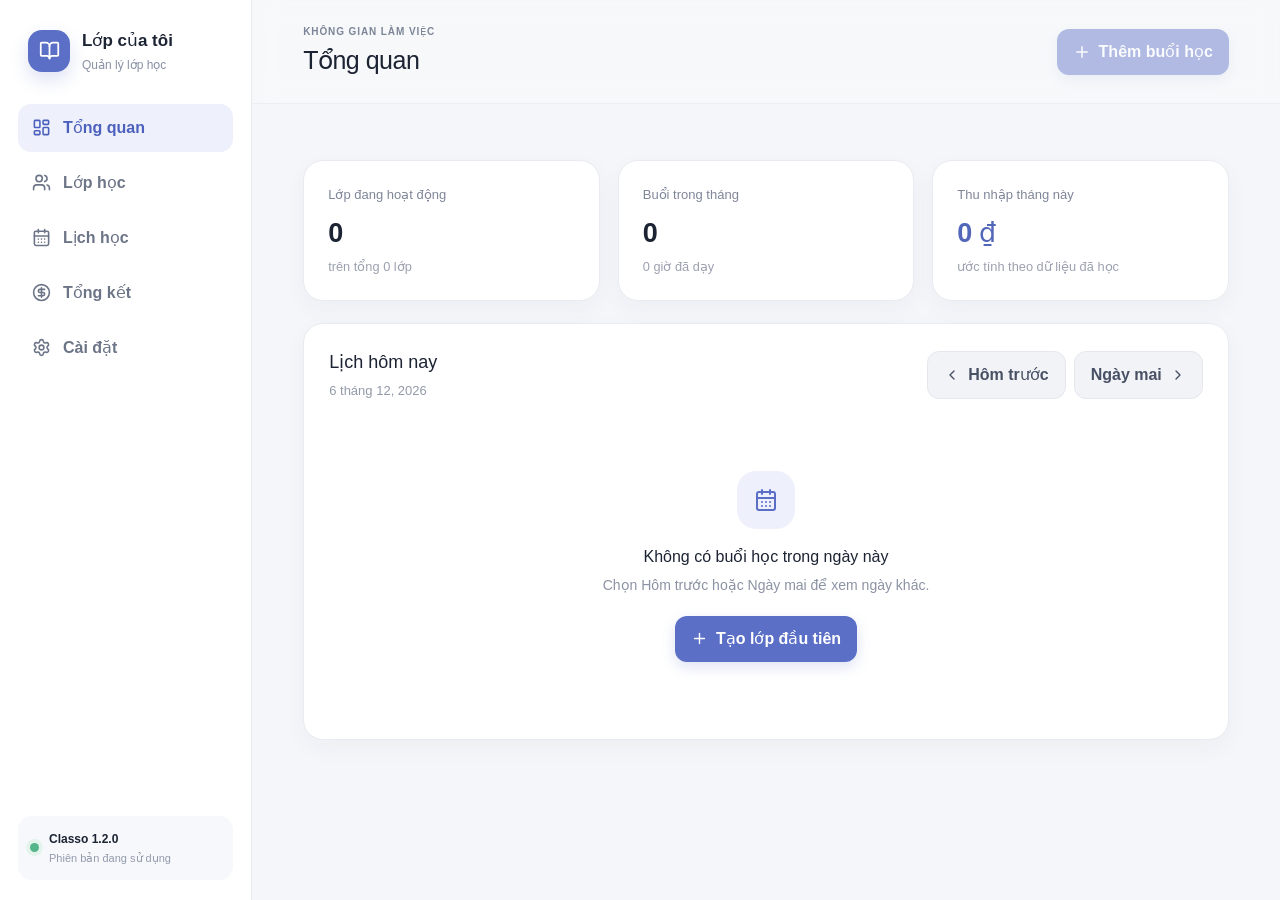
==== index.html @ 1e2378a4 "deploy: stabilize cosmic and sketch themes" ====
<!doctype html>
<html lang="vi">
  <head>
    <meta charset="UTF-8" />
    <meta
      name="viewport"
      content="width=device-width, initial-scale=1.0, viewport-fit=cover"
    />
    <meta name="theme-color" content="#5b6fc7" />
    <meta name="apple-mobile-web-app-capable" content="yes" />
    <meta name="apple-mobile-web-app-status-bar-style" content="default" />
    <meta name="apple-mobile-web-app-title" content="Classo" />
    <link rel="apple-touch-icon" href="/apple-touch-icon.png" />
    <link rel="icon" type="image/png" sizes="32x32" href="/favicon-32.png" />
    <title>Classo – Quản lý lớp học</title>
    <script type="module" crossorigin src="/assets/index-yrqHnFsc.js"></script>
    <link rel="stylesheet" crossorigin href="/assets/index-r2grHAEi.css">
  <link rel="manifest" href="/manifest.webmanifest"></head>
  <body>
    <div id="root"></div>
  </body>
</html>
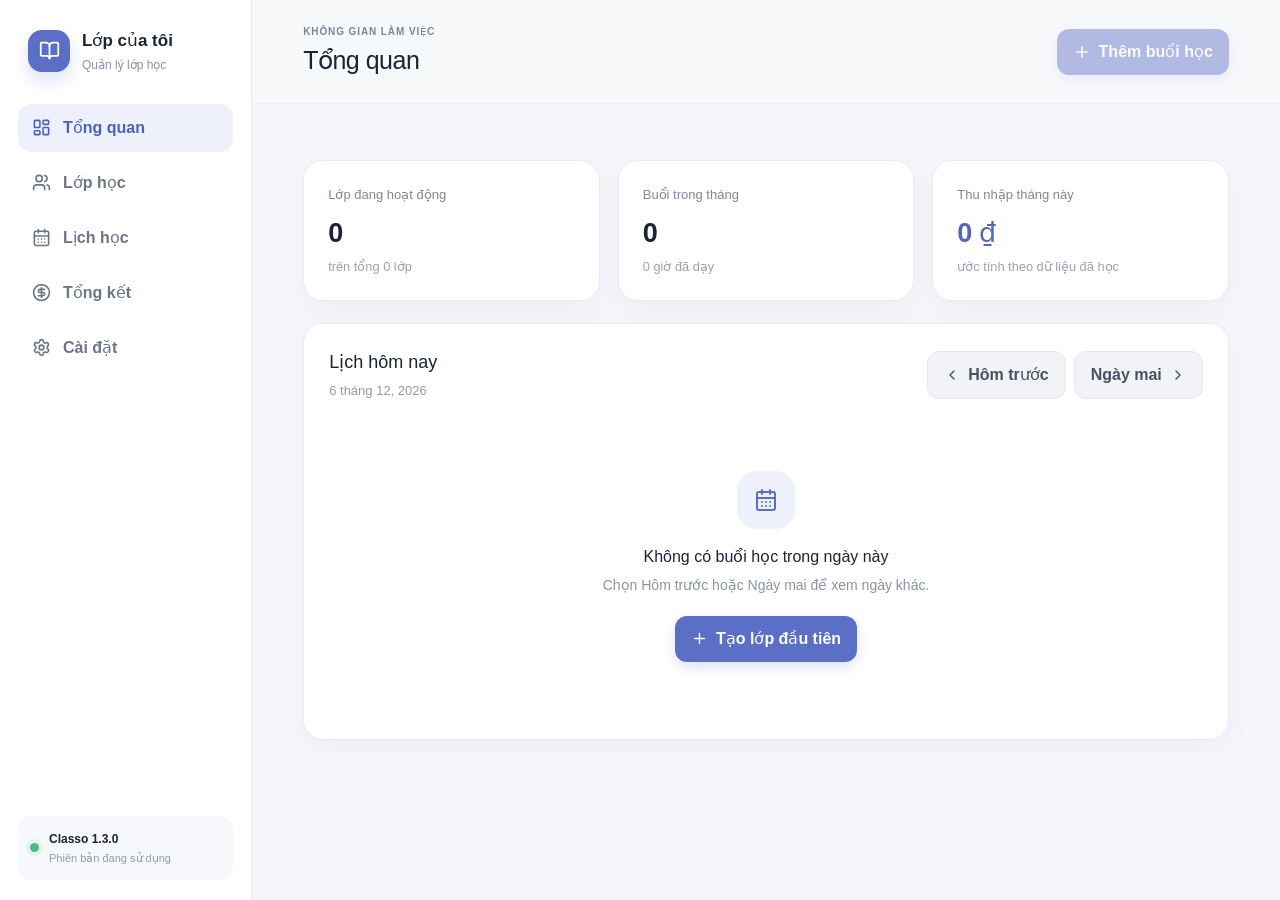
==== commit bb66a5e5: "deploy: release Classo 1.3" ====
--- a/index.html
+++ b/index.html
@@ -13,7 +13,7 @@
     <link rel="apple-touch-icon" href="/apple-touch-icon.png" />
     <link rel="icon" type="image/png" sizes="32x32" href="/favicon-32.png" />
     <title>Classo – Quản lý lớp học</title>
-    <script type="module" crossorigin src="/assets/index-yrqHnFsc.js"></script>
+    <script type="module" crossorigin src="/assets/index-hMarKnv0.js"></script>
     <link rel="stylesheet" crossorigin href="/assets/index-r2grHAEi.css">
   <link rel="manifest" href="/manifest.webmanifest"></head>
   <body>
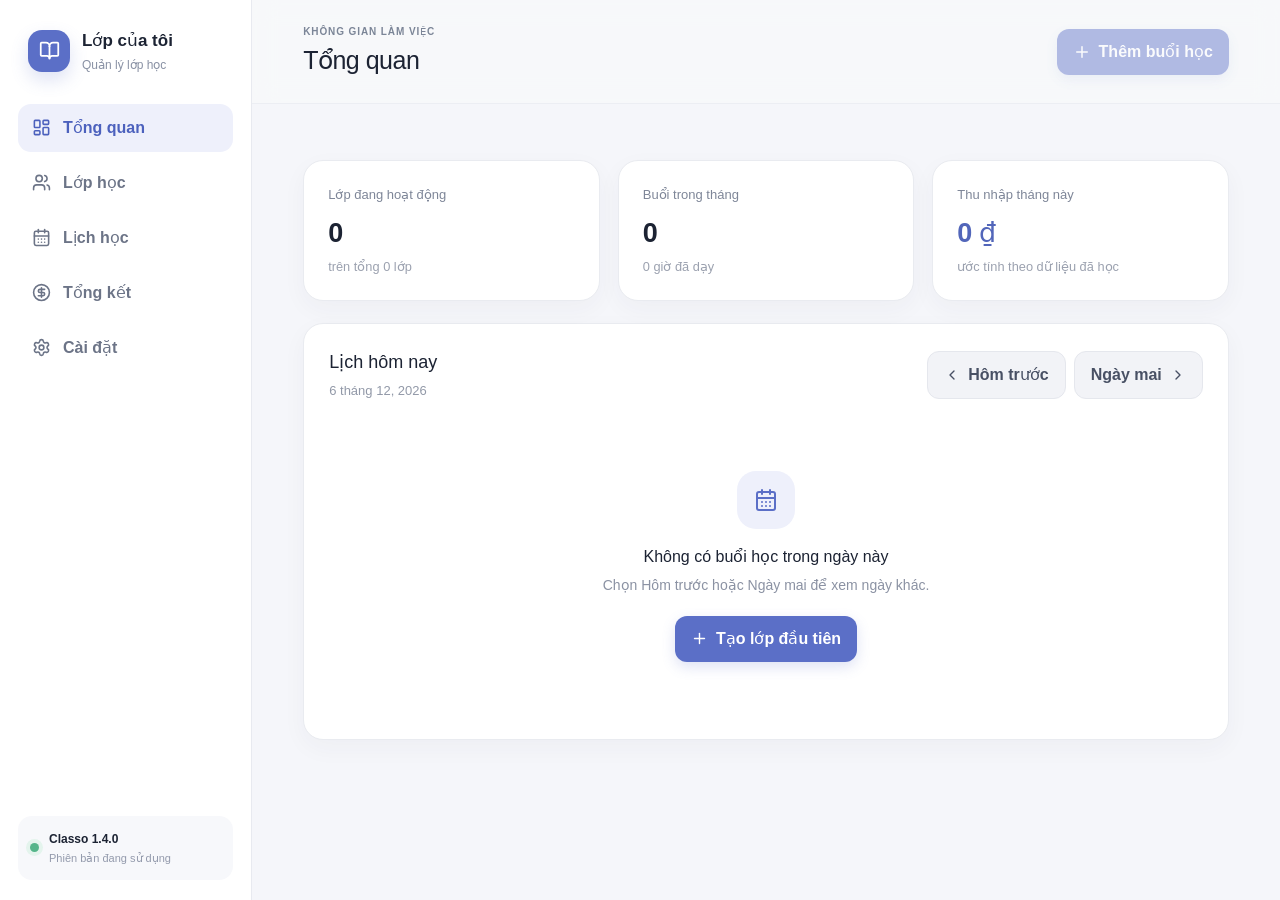
==== commit 010a7fcc: "deploy: Classo 1.4.0" ====
--- a/index.html
+++ b/index.html
@@ -13,8 +13,8 @@
     <link rel="apple-touch-icon" href="/apple-touch-icon.png" />
     <link rel="icon" type="image/png" sizes="32x32" href="/favicon-32.png" />
     <title>Classo – Quản lý lớp học</title>
-    <script type="module" crossorigin src="/assets/index-hMarKnv0.js"></script>
-    <link rel="stylesheet" crossorigin href="/assets/index-r2grHAEi.css">
+    <script type="module" crossorigin src="/assets/index-DPUXli1k.js"></script>
+    <link rel="stylesheet" crossorigin href="/assets/index-DqXyuDgH.css">
   <link rel="manifest" href="/manifest.webmanifest"></head>
   <body>
     <div id="root"></div>
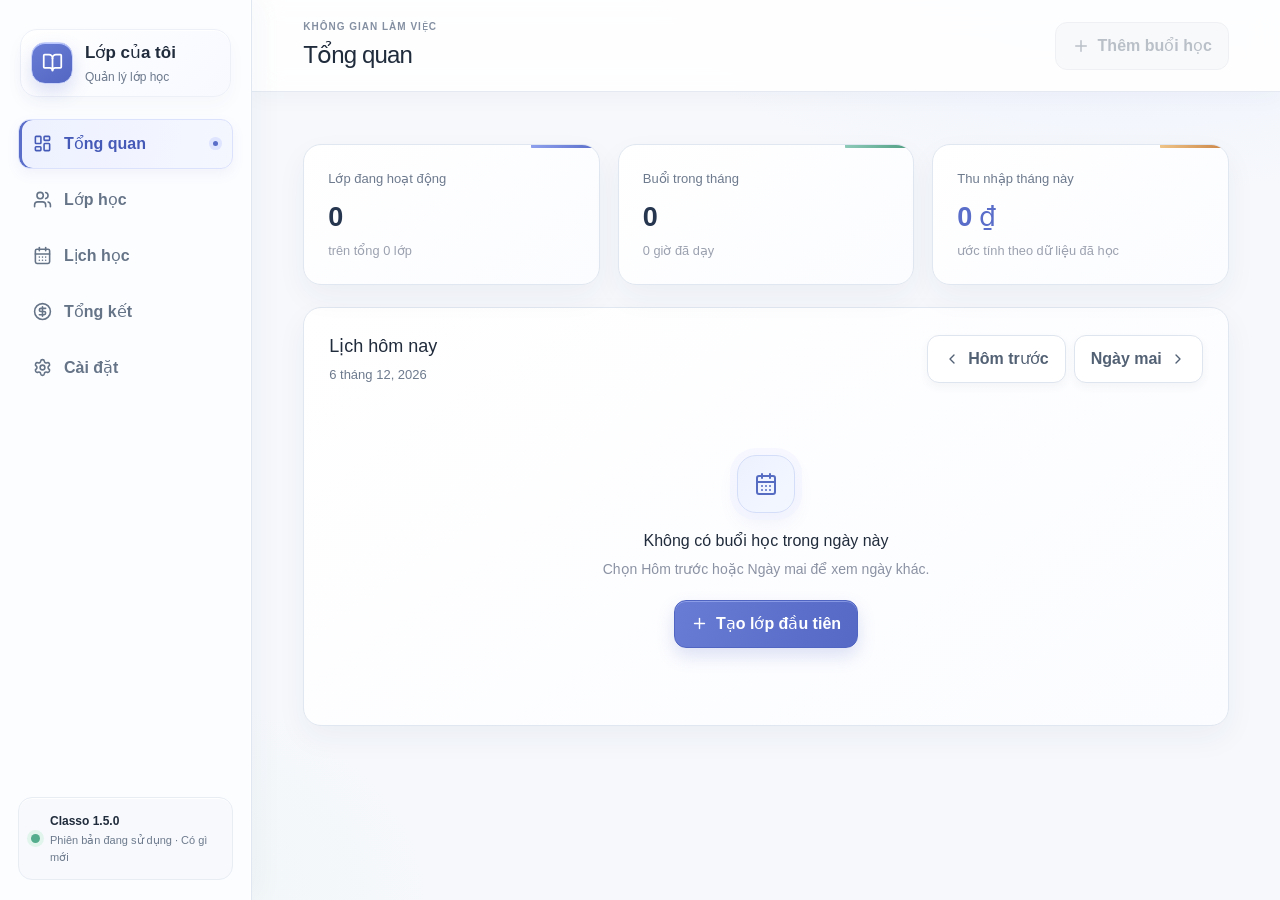
==== commit 9213a7d4: "deploy: Classo 1.5.0" ====
--- a/index.html
+++ b/index.html
@@ -13,8 +13,8 @@
     <link rel="apple-touch-icon" href="/apple-touch-icon.png" />
     <link rel="icon" type="image/png" sizes="32x32" href="/favicon-32.png" />
     <title>Classo – Quản lý lớp học</title>
-    <script type="module" crossorigin src="/assets/index-DPUXli1k.js"></script>
-    <link rel="stylesheet" crossorigin href="/assets/index-DqXyuDgH.css">
+    <script type="module" crossorigin src="/assets/index-79bIfyvr.js"></script>
+    <link rel="stylesheet" crossorigin href="/assets/index-Cq6Eawaz.css">
   <link rel="manifest" href="/manifest.webmanifest"></head>
   <body>
     <div id="root"></div>
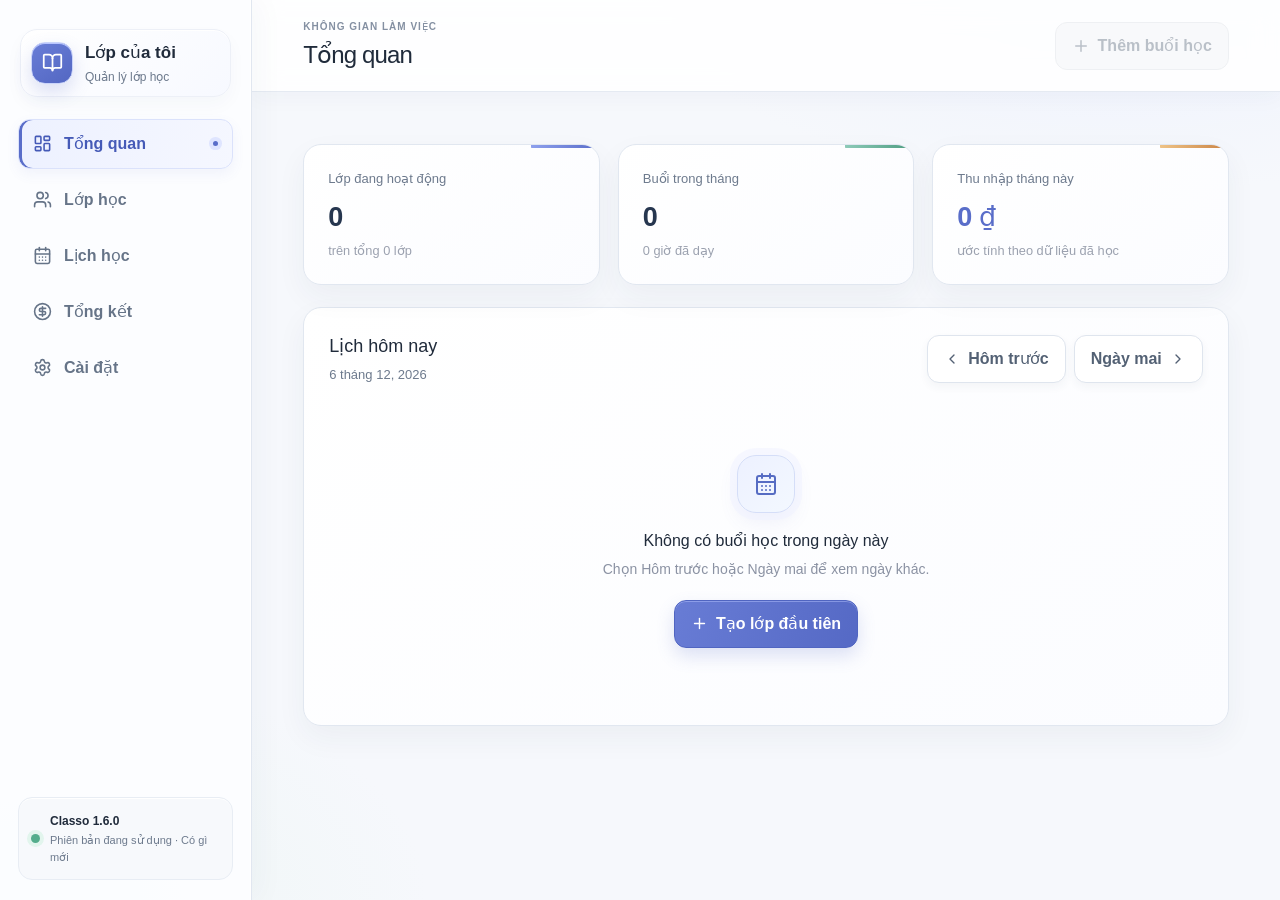
==== commit af641e1f: "deploy: Classo 1.6.0" ====
--- a/index.html
+++ b/index.html
@@ -13,8 +13,8 @@
     <link rel="apple-touch-icon" href="/apple-touch-icon.png" />
     <link rel="icon" type="image/png" sizes="32x32" href="/favicon-32.png" />
     <title>Classo – Quản lý lớp học</title>
-    <script type="module" crossorigin src="/assets/index-79bIfyvr.js"></script>
-    <link rel="stylesheet" crossorigin href="/assets/index-Cq6Eawaz.css">
+    <script type="module" crossorigin src="/assets/index-BM_IKwFD.js"></script>
+    <link rel="stylesheet" crossorigin href="/assets/index-BprQKy3_.css">
   <link rel="manifest" href="/manifest.webmanifest"></head>
   <body>
     <div id="root"></div>
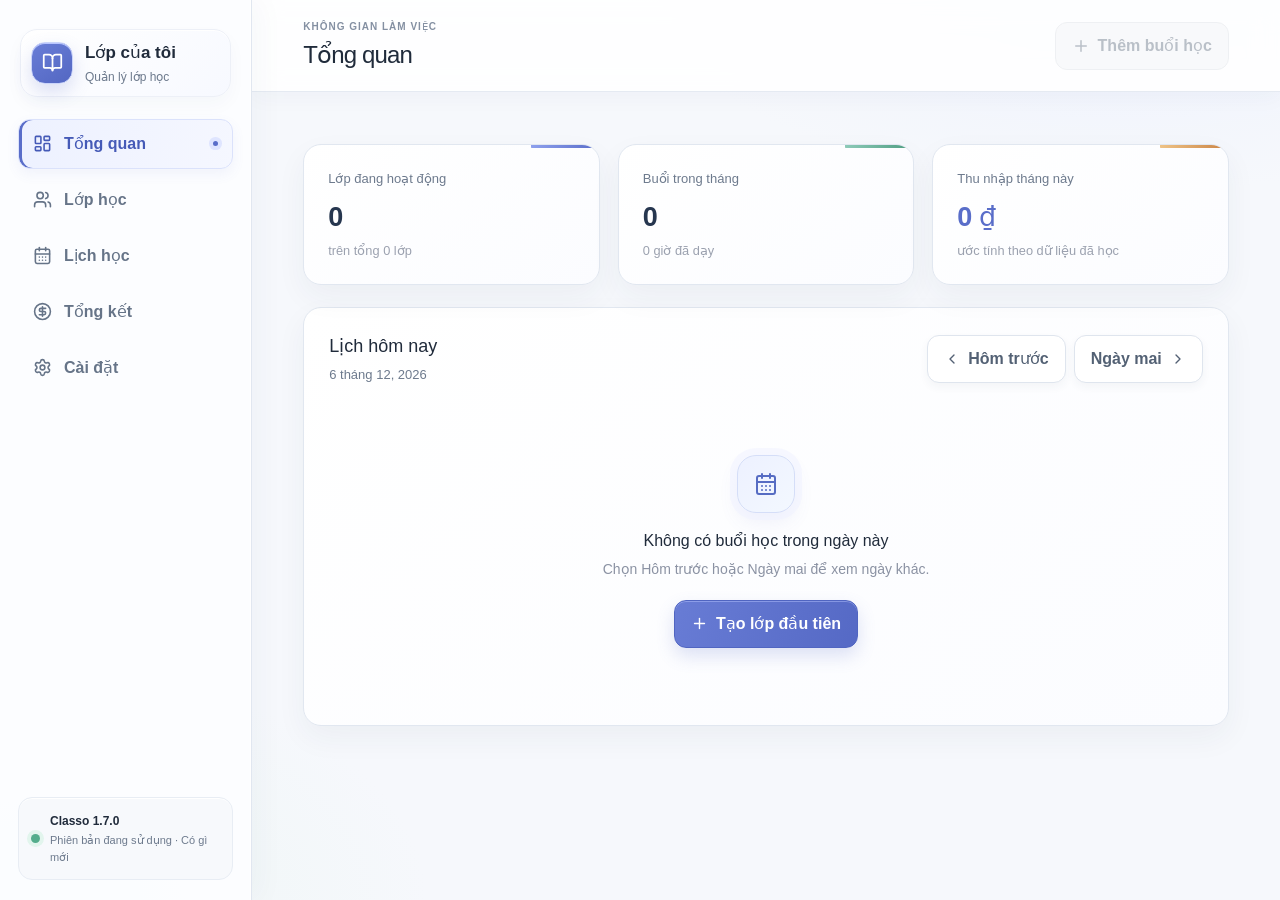
==== commit 14006b51: "release: Classo 1.7.0" ====
--- a/index.html
+++ b/index.html
@@ -13,8 +13,8 @@
     <link rel="apple-touch-icon" href="/apple-touch-icon.png" />
     <link rel="icon" type="image/png" sizes="32x32" href="/favicon-32.png" />
     <title>Classo – Quản lý lớp học</title>
-    <script type="module" crossorigin src="/assets/index-BM_IKwFD.js"></script>
-    <link rel="stylesheet" crossorigin href="/assets/index-BprQKy3_.css">
+    <script type="module" crossorigin src="/assets/index-DhC5jc_v.js"></script>
+    <link rel="stylesheet" crossorigin href="/assets/index-BDVl_ZSu.css">
   <link rel="manifest" href="/manifest.webmanifest"></head>
   <body>
     <div id="root"></div>
